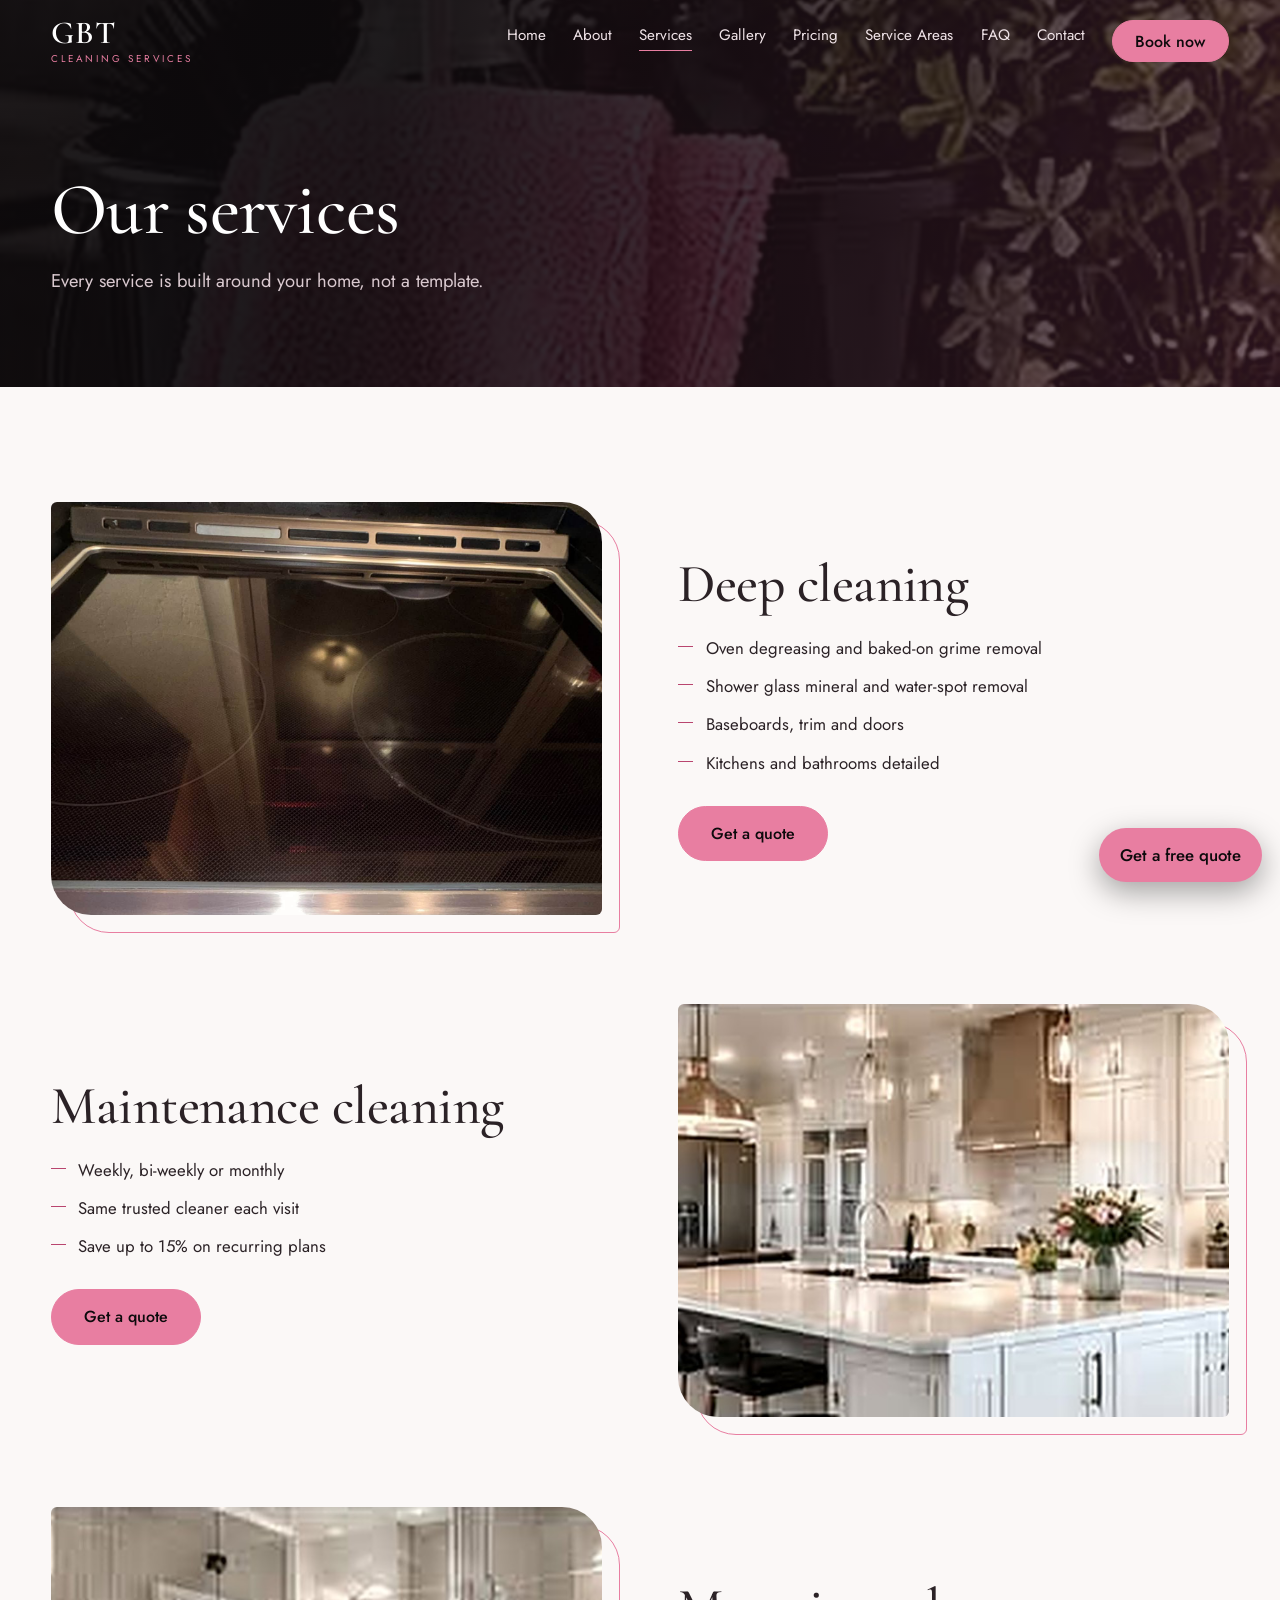
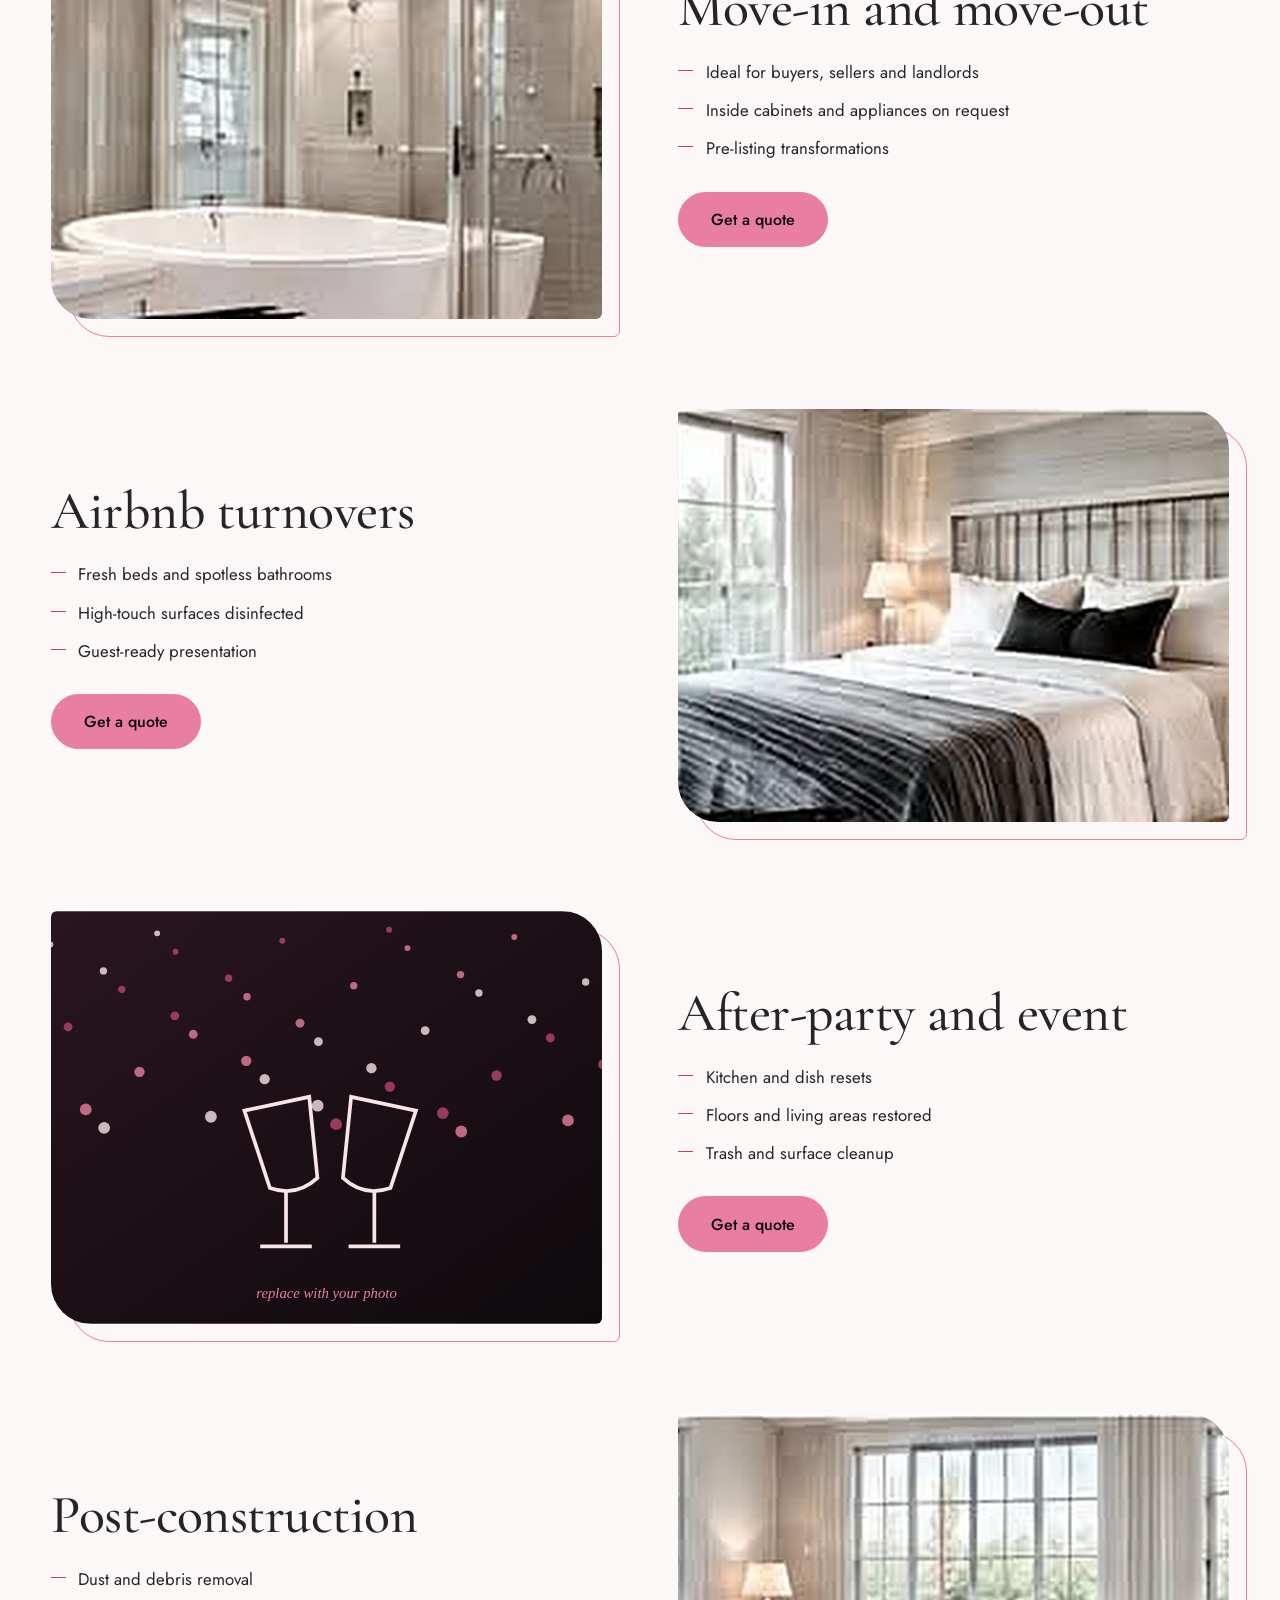
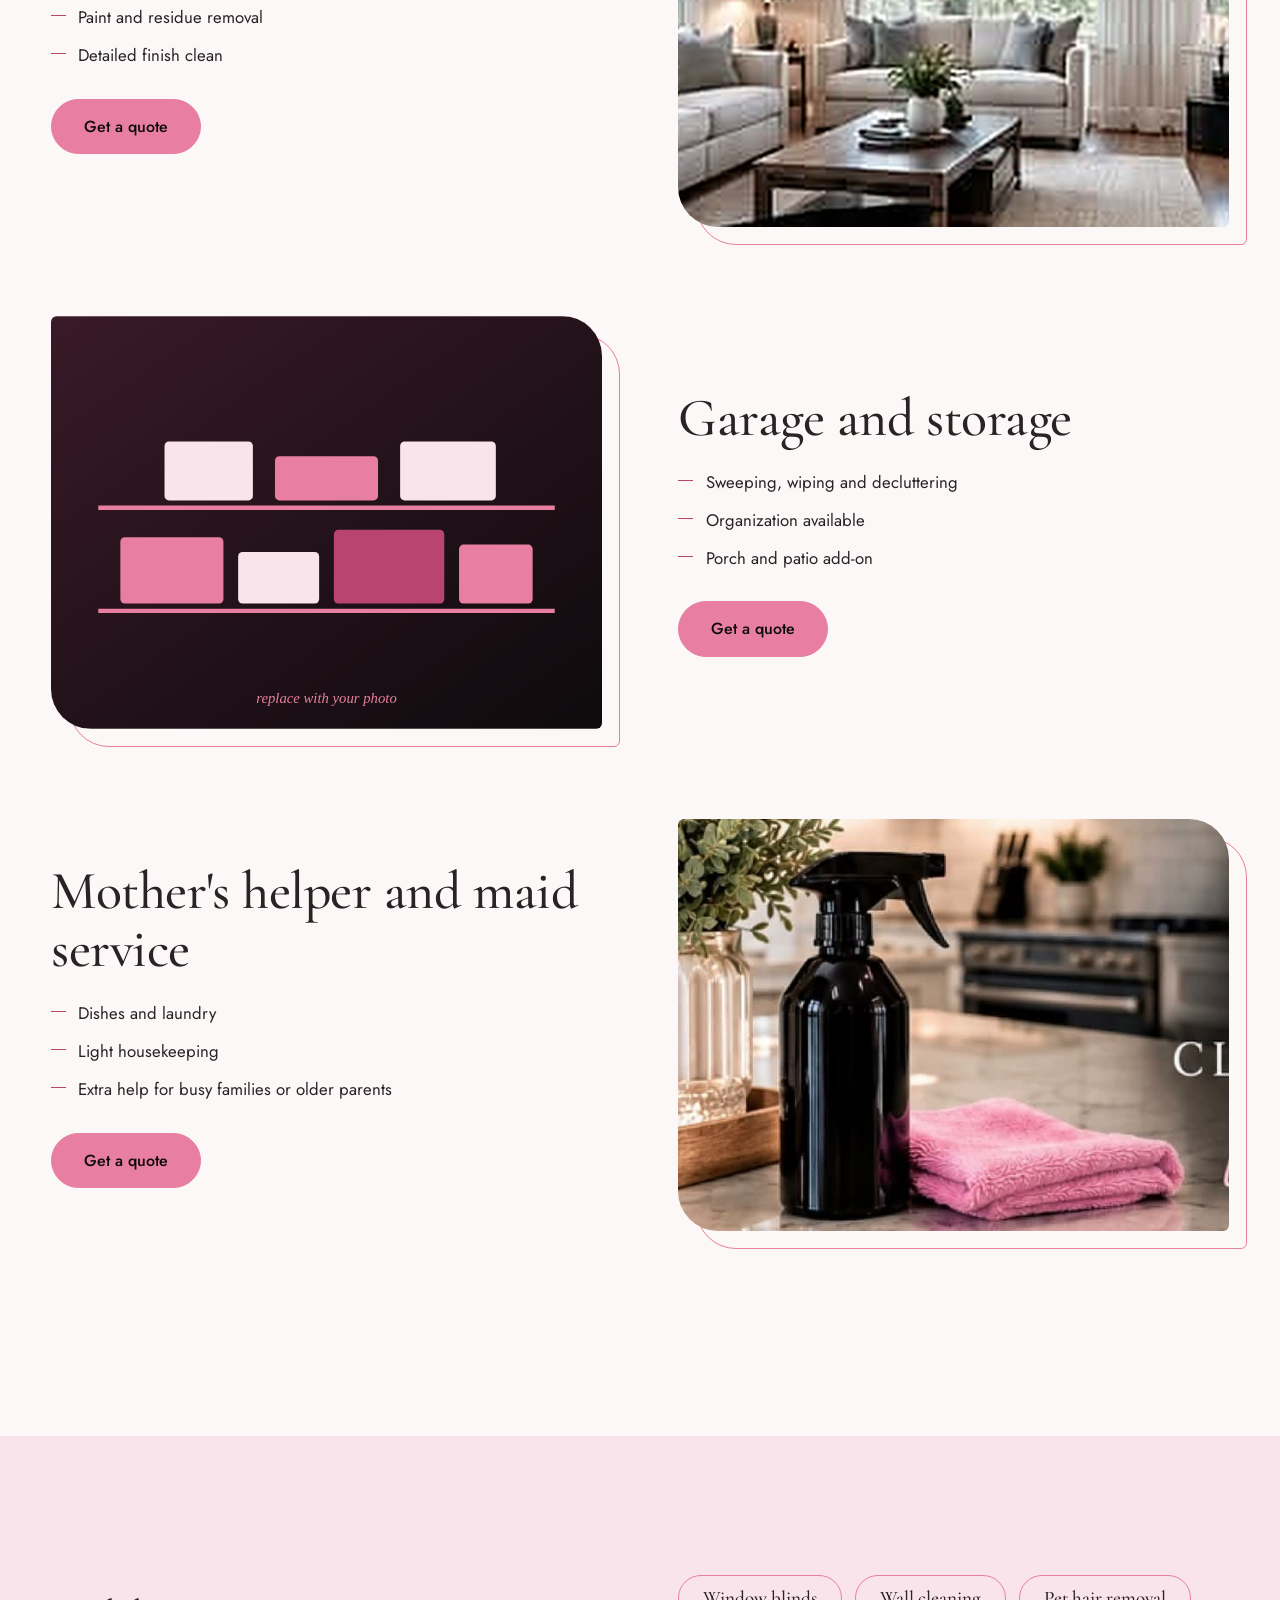
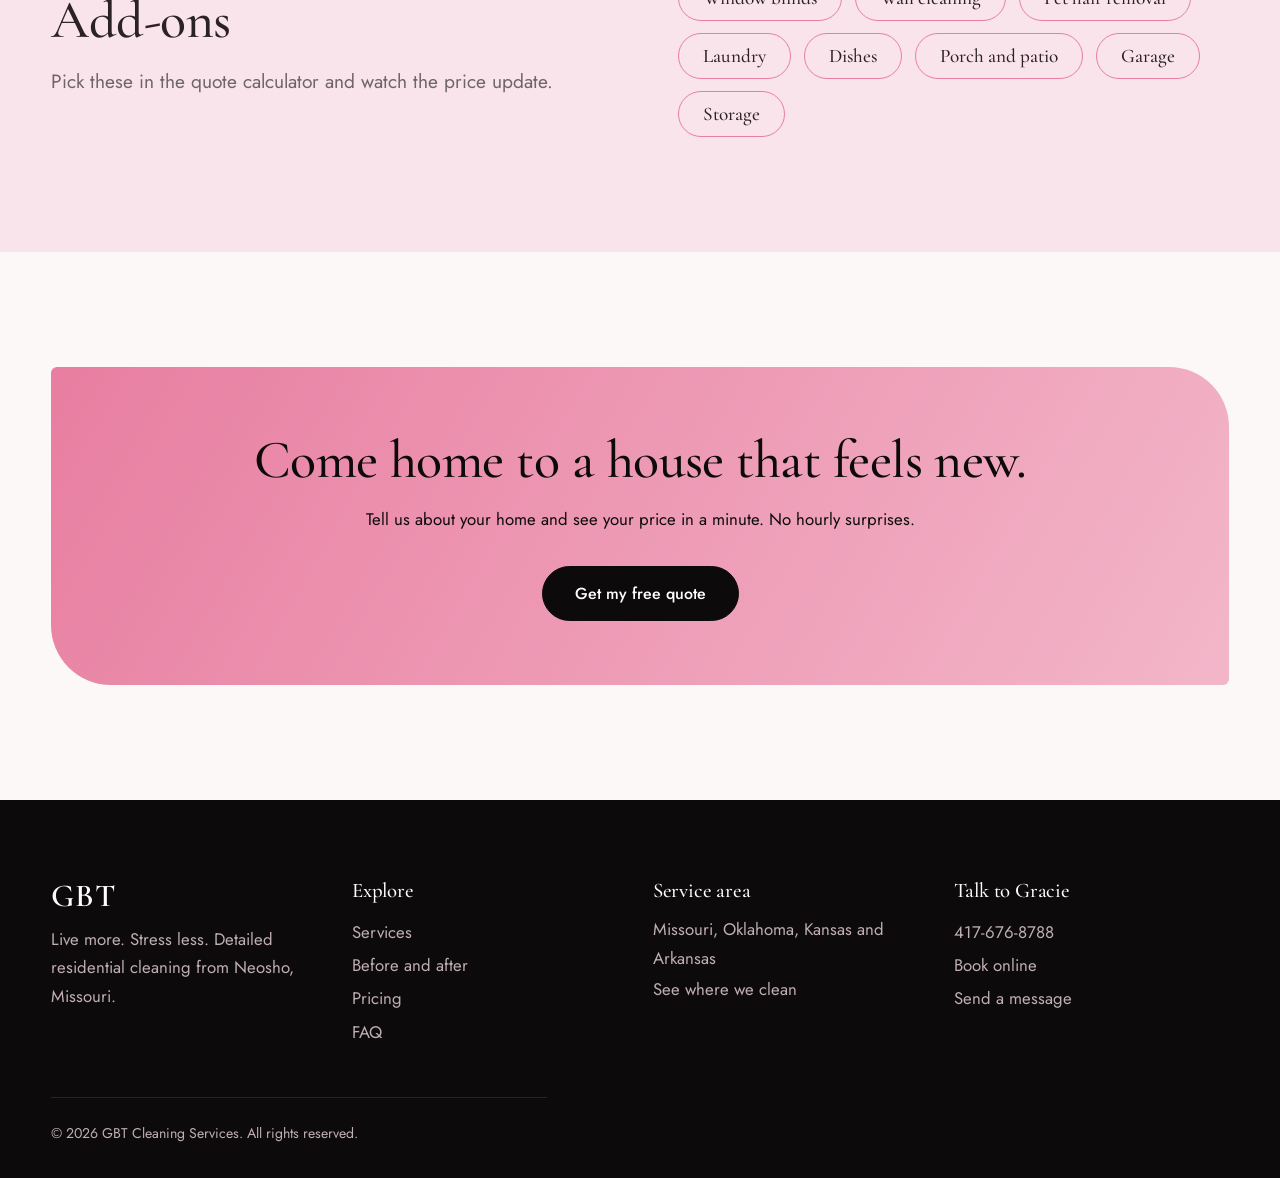
==== services.html @ b71763f9 "create all website pages, add images, add features" ====
<!doctype html>
<html lang="en">
  <head>
    <meta charset="utf-8" />
    <meta
      name="viewport"
      content="width=device-width,initial-scale=1"
    />
    <title>Services | GBT Cleaning Services</title>
    <meta
      name="description"
      content="Deep, maintenance, move, Airbnb, post-construction and more."
    />
    <link
      rel="preconnect"
      href="https://fonts.googleapis.com"
    />
    <link
      rel="preconnect"
      href="https://fonts.gstatic.com"
      crossorigin
    />
    <link
      href="https://fonts.googleapis.com/css2?family=Cormorant+Garamond:ital,wght@0,500;0,600;1,500&family=Jost:wght@400;500&display=swap"
      rel="stylesheet"
    />
    <link
      rel="stylesheet"
      href="css/style.css"
    />
  </head>
  <body>
    <header>
      <div class="wrap">
        <a
          class="logo"
          href="index.html"
          >GBT<small>CLEANING SERVICES</small></a
        >
        <nav aria-label="Main">
          <ul>
            <li><a href="index.html">Home</a></li>
            <li><a href="about.html">About</a></li>
            <li>
              <a
                href="services.html"
                class="on"
                >Services</a
              >
            </li>
            <li><a href="gallery.html">Gallery</a></li>
            <li><a href="pricing.html">Pricing</a></li>
            <li><a href="areas.html">Service Areas</a></li>
            <li><a href="faq.html">FAQ</a></li>
            <li><a href="contact.html">Contact</a></li>
            <li>
              <a
                class="btn"
                href="booking.html"
                style="
                  padding: 0.55rem 1.4rem;
                  color: var(--ink);
                "
                >Book now</a
              >
            </li>
          </ul>
        </nav>
        <button
          class="menu"
          aria-label="Menu"
          aria-expanded="false"
        >
          <span></span><span></span><span></span>
        </button>
      </div>
    </header>
    <main>
      <div
        class="page-hero"
        style="
          background:
            linear-gradient(
              100deg,
              rgba(13, 10, 12, 0.93) 30%,
              rgba(58, 26, 40, 0.7)
            ),
            url(images/bucket.jpg) center/cover;
        "
      >
        <div class="wrap">
          <h1 style="font-size: clamp(2.4rem, 6vw, 4.6rem)">
            Our services
          </h1>
          <p>
            Every service is built around your home, not a
            template.
          </p>
        </div>
      </div>
      <section class="sec">
        <div class="wrap">
          <div class="row2 rv">
            <div class="im">
              <img
                src="images/stove-after.jpg"
                alt="Deep cleaning"
                loading="lazy"
              />
            </div>
            <div>
              <h2>Deep cleaning</h2>
              <ul class="tick">
                <li>
                  Oven degreasing and baked-on grime removal
                </li>
                <li>
                  Shower glass mineral and water-spot
                  removal
                </li>
                <li>Baseboards, trim and doors</li>
                <li>Kitchens and bathrooms detailed</li>
              </ul>
              <p style="margin-top: 1.5rem">
                <a
                  class="btn"
                  href="booking.html"
                  >Get a quote</a
                >
              </p>
            </div>
          </div>
          <div class="row2 rv">
            <div class="im">
              <img
                src="images/svc-home.jpg"
                alt="Maintenance cleaning"
                loading="lazy"
              />
            </div>
            <div>
              <h2>Maintenance cleaning</h2>
              <ul class="tick">
                <li>Weekly, bi-weekly or monthly</li>
                <li>Same trusted cleaner each visit</li>
                <li>Save up to 15% on recurring plans</li>
              </ul>
              <p style="margin-top: 1.5rem">
                <a
                  class="btn"
                  href="booking.html"
                  >Get a quote</a
                >
              </p>
            </div>
          </div>
          <div class="row2 rv">
            <div class="im">
              <img
                src="images/svc-bath.jpg"
                alt="Move-in and move-out"
                loading="lazy"
              />
            </div>
            <div>
              <h2>Move-in and move-out</h2>
              <ul class="tick">
                <li>
                  Ideal for buyers, sellers and landlords
                </li>
                <li>
                  Inside cabinets and appliances on request
                </li>
                <li>Pre-listing transformations</li>
              </ul>
              <p style="margin-top: 1.5rem">
                <a
                  class="btn"
                  href="booking.html"
                  >Get a quote</a
                >
              </p>
            </div>
          </div>
          <div class="row2 rv">
            <div class="im">
              <img
                src="images/svc-airbnb.jpg"
                alt="Airbnb turnovers"
                loading="lazy"
              />
            </div>
            <div>
              <h2>Airbnb turnovers</h2>
              <ul class="tick">
                <li>Fresh beds and spotless bathrooms</li>
                <li>High-touch surfaces disinfected</li>
                <li>Guest-ready presentation</li>
              </ul>
              <p style="margin-top: 1.5rem">
                <a
                  class="btn"
                  href="booking.html"
                  >Get a quote</a
                >
              </p>
            </div>
          </div>
          <div class="row2 rv">
            <div class="im">
              <img
                src="images/svc-party.svg"
                alt="After-party and event"
                loading="lazy"
              />
            </div>
            <div>
              <h2>After-party and event</h2>
              <ul class="tick">
                <li>Kitchen and dish resets</li>
                <li>Floors and living areas restored</li>
                <li>Trash and surface cleanup</li>
              </ul>
              <p style="margin-top: 1.5rem">
                <a
                  class="btn"
                  href="booking.html"
                  >Get a quote</a
                >
              </p>
            </div>
          </div>
          <div class="row2 rv">
            <div class="im">
              <img
                src="images/svc-living.jpg"
                alt="Post-construction"
                loading="lazy"
              />
            </div>
            <div>
              <h2>Post-construction</h2>
              <ul class="tick">
                <li>Dust and debris removal</li>
                <li>Paint and residue removal</li>
                <li>Detailed finish clean</li>
              </ul>
              <p style="margin-top: 1.5rem">
                <a
                  class="btn"
                  href="booking.html"
                  >Get a quote</a
                >
              </p>
            </div>
          </div>
          <div class="row2 rv">
            <div class="im">
              <img
                src="images/svc-garage.svg"
                alt="Garage and storage"
                loading="lazy"
              />
            </div>
            <div>
              <h2>Garage and storage</h2>
              <ul class="tick">
                <li>Sweeping, wiping and decluttering</li>
                <li>Organization available</li>
                <li>Porch and patio add-on</li>
              </ul>
              <p style="margin-top: 1.5rem">
                <a
                  class="btn"
                  href="booking.html"
                  >Get a quote</a
                >
              </p>
            </div>
          </div>
          <div class="row2 rv">
            <div class="im">
              <img
                src="images/counter.jpg"
                alt="Mother's helper and maid service"
                loading="lazy"
              />
            </div>
            <div>
              <h2>Mother's helper and maid service</h2>
              <ul class="tick">
                <li>Dishes and laundry</li>
                <li>Light housekeeping</li>
                <li>
                  Extra help for busy families or older
                  parents
                </li>
              </ul>
              <p style="margin-top: 1.5rem">
                <a
                  class="btn"
                  href="booking.html"
                  >Get a quote</a
                >
              </p>
            </div>
          </div>
        </div>
      </section>
      <section class="sec blush">
        <div class="wrap">
          <div class="split">
            <div class="rv">
              <h2>Add-ons</h2>
              <p class="lead">
                Pick these in the quote calculator and watch
                the price update.
              </p>
            </div>
            <div class="chips rv">
              <span>Window blinds</span
              ><span>Wall cleaning</span
              ><span>Pet hair removal</span
              ><span>Laundry</span><span>Dishes</span
              ><span>Porch and patio</span
              ><span>Garage</span><span>Storage</span>
            </div>
          </div>
        </div>
      </section>
      <section class="sec">
        <div class="wrap">
          <div class="banner center rv">
            <h2>Come home to a house that feels new.</h2>
            <p style="margin: 1rem auto 2rem">
              Tell us about your home and see your price in
              a minute. No hourly surprises.
            </p>
            <a
              class="btn"
              style="
                background: var(--ink);
                border-color: var(--ink);
                color: #fff;
              "
              href="booking.html"
              >Get my free quote</a
            >
          </div>
        </div>
      </section>
    </main>
    <a
      class="fab"
      href="booking.html"
      >Get a free quote</a
    >
    <footer>
      <div class="wrap">
        <div class="grid">
          <div>
            <div class="logo">GBT</div>
            <p style="margin-top: 0.8rem">
              Live more. Stress less. Detailed residential
              cleaning from Neosho, Missouri.
            </p>
          </div>
          <div>
            <h3>Explore</h3>
            <a href="services.html">Services</a
            ><a href="gallery.html">Before and after</a
            ><a href="pricing.html">Pricing</a
            ><a href="faq.html">FAQ</a>
          </div>
          <div>
            <h3>Service area</h3>
            <p>Missouri, Oklahoma, Kansas and Arkansas</p>
            <a href="areas.html">See where we clean</a>
          </div>
          <div>
            <h3>Talk to Gracie</h3>
            <a href="tel:+14176768788">417-676-8788</a
            ><a href="booking.html">Book online</a
            ><a href="contact.html">Send a message</a>
          </div>
        </div>
        <p class="copy">
          &copy; 2026 GBT Cleaning Services. All rights
          reserved.
        </p>
      </div>
    </footer>
    <script src="js/config.js"></script>
    <script src="js/main.js"></script>
  </body>
</html>
---- css/style.css ----
:root {
  --ink: #0d0a0c;
  --ink2: #1b1418;
  --rose: #e87ea1;
  --rose-d: #b9456f;
  --blush: #f8e4ea;
  --pearl: #fbf8f7;
  --text: #2b2226;
  --muted: #6f6469;
  --serif: "Cormorant Garamond", Georgia, serif;
  --sans: "Jost", system-ui, sans-serif;
  --ease: cubic-bezier(0.2, 0.7, 0.2, 1);
}
* {
  box-sizing: border-box;
  margin: 0;
  padding: 0;
}
html {
  scroll-behavior: smooth;
}
body {
  font: 400 1.05rem/1.7 var(--sans);
  color: var(--text);
  background: var(--pearl);
  overflow-x: hidden;
}
img {
  max-width: 100%;
  display: block;
}
a {
  color: inherit;
  text-decoration: none;
}
h1,
h2,
h3 {
  font-family: var(--serif);
  font-weight: 500;
  line-height: 1.08;
  letter-spacing: -0.01em;
}
h1 {
  font-size: clamp(2.8rem, 7.5vw, 6.2rem);
}
h2 {
  font-size: clamp(2rem, 4.2vw, 3.4rem);
}
h3 {
  font-size: 1.55rem;
}
p {
  max-width: 62ch;
}
.wrap {
  width: min(1180px, 92%);
  margin: auto;
}
.sec {
  padding: clamp(4rem, 9vw, 8rem) 0;
}
.dark {
  background: var(--ink);
  color: #f3e9ec;
}
.blush {
  background: var(--blush);
}
.lead {
  font-size: 1.2rem;
  color: var(--muted);
  margin-top: 1rem;
}
.dark .lead {
  color: #c9b9bf;
}
.center {
  text-align: center;
}
.center p {
  margin-inline: auto;
}
.btn {
  display: inline-block;
  padding: 0.95rem 2rem;
  border-radius: 50px;
  border: 1.5px solid var(--rose);
  background: var(--rose);
  color: var(--ink);
  cursor: pointer;
  font: 500 1rem var(--sans);
  transition: 0.35s var(--ease);
}
.btn:hover {
  background: var(--rose-d);
  border-color: var(--rose-d);
  color: #fff;
  transform: translateY(-2px);
}
.btn.ghost {
  background: transparent;
  color: inherit;
  border-color: currentColor;
}
.btn.ghost:hover {
  background: #fff;
  color: var(--ink);
  border-color: #fff;
}
header {
  position: fixed;
  inset: 0 0 auto;
  z-index: 50;
  transition: 0.4s var(--ease);
}
header .wrap {
  display: flex;
  align-items: center;
  justify-content: space-between;
  height: 82px;
}
header.solid {
  background: rgba(13, 10, 12, 0.94);

  box-shadow: 0 1px 0 rgba(232, 126, 161, 0.25);
}
.logo {
  font: 600 2rem var(--serif);
  color: #fff;
  letter-spacing: 0.04em;
  line-height: 1;
}
.logo small {
  display: block;
  font: 400 0.62rem var(--sans);
  letter-spacing: 0.28em;
  color: var(--rose);
  margin-top: 2px;
}
nav ul {
  display: flex;
  gap: 1.7rem;
  list-style: none;
}
nav a {
  color: #efe3e7;
  font-size: 0.95rem;
  position: relative;
  padding: 0.3rem 0;
}
nav a::after {
  content: "";
  position: absolute;
  left: 0;
  bottom: 0;
  height: 1px;
  width: 0;
  background: var(--rose);
  transition: 0.3s;
}
nav a:hover::after,
nav a.on::after {
  width: 100%;
}
.menu {
  display: none;
  background: none;
  border: 0;
  width: 42px;
  height: 42px;
  cursor: pointer;
  z-index: 60;
}
.menu span {
  display: block;
  height: 2px;
  background: #fff;
  margin: 7px 8px;
}
.hero {
  position: relative;
  min-height: 100vh;
  display: flex;
  align-items: center;
  color: #fff;
  background: radial-gradient(
    120% 90% at 75% 20%,
    #3a1a28 0,
    #150d12 50%,
    #070506 100%
  );
  overflow: hidden;
}
.hero::before {
  content: "";
  position: absolute;
  inset: 0;
  background: linear-gradient(
    100deg,
    rgba(7, 5, 6, 0.82) 25%,
    rgba(7, 5, 6, 0.35)
  );
  z-index: 1;
  pointer-events: none;
}
.hero canvas {
  position: absolute;
  inset: 0;
  width: 100%;
  height: 100%;
}
.hero .wrap {
  position: relative;
  z-index: 2;
  padding: 130px 0 150px;
  pointer-events: none;
}
.hero .wrap a {
  pointer-events: auto;
}
.hero h1 span {
  display: block;
  overflow: hidden;
  padding-bottom: 0.08em;
}
.hero h1 span i {
  display: block;
  font-style: italic;
  transform: translateY(110%);
  animation: up 1.2s var(--ease) forwards;
}
.hero h1 span:nth-child(2) i {
  animation-delay: 0.2s;
  color: var(--rose);
}
.hero p {
  margin: 1.6rem 0 2.2rem;
  font-size: 1.25rem;
  color: #e6d6dc;
  opacity: 0;
  animation: fade 1s 0.9s forwards;
}
.hero .cta {
  opacity: 0;
  animation: fade 1s 1.15s forwards;
  display: flex;
  gap: 1rem;
  flex-wrap: wrap;
}
@keyframes up {
  to {
    transform: none;
  }
}
@keyframes fade {
  to {
    opacity: 1;
  }
}
.strip {
  position: absolute;
  z-index: 2;
  bottom: 0;
  left: 0;
  right: 0;
  border-top: 1px solid rgba(255, 255, 255, 0.14);
  background: rgba(7, 5, 6, 0.55);
  backdrop-filter: blur(6px);
}
.strip .wrap {
  display: flex;
  justify-content: space-between;
  gap: 1rem;
  padding: 1.3rem 0;
  flex-wrap: wrap;
}
.strip b {
  font: 500 2rem var(--serif);
  color: var(--rose);
  margin-right: 0.5rem;
}
.strip span {
  font-size: 0.92rem;
  color: #d9c9cf;
}
.page-hero {
  background: radial-gradient(
    100% 140% at 80% 0,
    #3a1a28,
    #0d0a0c 70%
  );
  color: #fff;
  padding: 170px 0 90px;
}
.page-hero p {
  color: #d9c9cf;
  margin-top: 1rem;
  font-size: 1.15rem;
}
.split {
  display: grid;
  grid-template-columns: 1fr 1fr;
  gap: clamp(2rem, 6vw, 5rem);
  align-items: center;
}
.grid {
  display: grid;
  gap: 1.6rem;
  grid-template-columns: repeat(
    auto-fit,
    minmax(260px, 1fr)
  );
  margin-top: 3rem;
}
.card {
  background: #fff;
  padding: 2.1rem;
  border-radius: 4px 28px 4px 28px;
  border: 1px solid #efdfe4;
  transition: 0.4s var(--ease);
}
.card:hover {
  transform: translateY(-6px);
  box-shadow: 0 22px 40px -22px rgba(185, 69, 111, 0.5);
}
.card p {
  margin-top: 0.6rem;
  color: var(--muted);
}
.dark .card {
  background: var(--ink2);
  border-color: #2c2227;
}
.dark .card p {
  color: #bfaeb5;
}
.price {
  font: 500 3rem var(--serif);
  color: var(--rose-d);
}
.dark .price {
  color: var(--rose);
}
ul.tick {
  list-style: none;
  margin-top: 1rem;
}
ul.tick li {
  padding: 0.3rem 0 0.3rem 1.7rem;
  position: relative;
}
ul.tick li::before {
  content: "";
  position: absolute;
  left: 0;
  top: 1.05rem;
  width: 0.9rem;
  height: 1px;
  background: var(--rose-d);
}
.steps {
  counter-reset: s;
  display: grid;
  gap: 1.6rem;
  grid-template-columns: repeat(
    auto-fit,
    minmax(220px, 1fr)
  );
  margin-top: 3rem;
}
.steps div {
  counter-increment: s;
  border-top: 1px solid var(--rose);
  padding-top: 1.2rem;
}
.steps div::before {
  content: counter(s);
  font: italic 500 2.8rem var(--serif);
  color: var(--rose);
}
.steps p {
  color: #bfaeb5;
  margin-top: 0.4rem;
}
.ph {
  aspect-ratio: 4/5;
  border-radius: 200px 200px 6px 6px;
  background: linear-gradient(160deg, #2a1520, #0d0a0c);
  display: grid;
  place-items: center;
  color: var(--rose);
  font: italic 1.4rem var(--serif);
  text-align: center;
  padding: 2rem;
  border: 1px solid #3a2530;
}
.ba {
  --p: 50%;
  position: relative;
  aspect-ratio: 4/3;
  overflow: hidden;
  border-radius: 6px 30px 6px 30px;
  user-select: none;
  background: #222;
}
.ba img {
  position: absolute;
  inset: 0;
  width: 100%;
  height: 100%;
  object-fit: cover;
}
.ba .b {
  clip-path: inset(0 calc(100% - var(--p)) 0 0);
}
.ba input {
  position: absolute;
  inset: 0;
  width: 100%;
  height: 100%;
  opacity: 0;
  cursor: ew-resize;
  z-index: 3;
  padding: 0;
}
.ba .h {
  position: absolute;
  top: 0;
  bottom: 0;
  left: var(--p);
  width: 2px;
  background: #fff;
  z-index: 2;
}
.ba .h::after {
  content: "\2194";
  position: absolute;
  top: 50%;
  left: 50%;
  transform: translate(-50%, -50%);
  width: 46px;
  height: 46px;
  border-radius: 50%;
  background: var(--rose);
  color: var(--ink);
  display: grid;
  place-items: center;
  font-size: 1.3rem;
}
.ba em {
  position: absolute;
  bottom: 14px;
  z-index: 2;
  font: 500 0.8rem var(--sans);
  background: rgba(13, 10, 12, 0.75);
  color: #fff;
  padding: 0.25rem 0.8rem;
  border-radius: 20px;
}
.ba em.l {
  left: 14px;
}
.ba em.r {
  right: 14px;
}
.filters {
  display: flex;
  gap: 0.6rem;
  flex-wrap: wrap;
  margin-top: 2rem;
}
.filters button {
  padding: 0.5rem 1.2rem;
  border-radius: 30px;
  border: 1px solid #d9bcc6;
  background: none;
  cursor: pointer;
  font: inherit;
}
.filters button.on {
  background: var(--ink);
  color: #fff;
  border-color: var(--ink);
}
.gal {
  display: grid;
  gap: 1.8rem;
  grid-template-columns: repeat(
    auto-fill,
    minmax(320px, 1fr)
  );
  margin-top: 2rem;
}
.gal figcaption {
  margin-top: 0.7rem;
  font-size: 0.95rem;
  color: var(--muted);
}
.quote {
  font: italic 500 1.5rem/1.4 var(--serif);
}
.quote small {
  display: block;
  font: 400 0.9rem var(--sans);
  margin-top: 1rem;
  color: var(--rose-d);
}
details {
  border-bottom: 1px solid #e5cdd5;
  padding: 1.2rem 0;
}
summary {
  font: 500 1.35rem var(--serif);
  cursor: pointer;
  list-style: none;
  display: flex;
  justify-content: space-between;
}
summary::after {
  content: "+";
  color: var(--rose-d);
}
details[open] summary::after {
  content: "\2212";
}
details p {
  margin-top: 0.8rem;
  color: var(--muted);
}
.banner {
  background: linear-gradient(120deg, var(--rose), #f3b6c9);
  color: var(--ink);
  border-radius: 6px 60px 6px 60px;
  padding: clamp(2rem, 5vw, 4rem);
}
form {
  display: grid;
  gap: 1.1rem;
}
.row {
  display: grid;
  grid-template-columns: 1fr 1fr;
  gap: 1.1rem;
}
label {
  font-size: 0.9rem;
  font-weight: 500;
  display: grid;
  gap: 0.35rem;
}
input,
select,
textarea {
  font: inherit;
  padding: 0.85rem 1rem;
  border: 1px solid #dcc3cb;
  border-radius: 6px;
  background: #fff;
  color: var(--text);
  width: 100%;
}
input:focus,
select:focus,
textarea:focus {
  outline: 2px solid var(--rose);
  border-color: var(--rose);
}
fieldset {
  border: 1px solid #e5cdd5;
  border-radius: 6px;
  padding: 1rem;
}
legend {
  padding: 0 0.5rem;
  font-weight: 500;
}
.chk {
  display: grid;
  grid-template-columns: repeat(
    auto-fit,
    minmax(190px, 1fr)
  );
  gap: 0.4rem;
}
.chk label {
  display: flex;
  gap: 0.5rem;
  align-items: center;
  font-weight: 400;
}
.chk input {
  width: auto;
}
.book {
  display: grid;
  grid-template-columns: 1.5fr 1fr;
  gap: 3rem;
  align-items: start;
}
.sum {
  position: sticky;
  top: 100px;
  background: var(--ink);
  color: #f3e9ec;
  padding: 2rem;
  border-radius: 6px 30px 6px 30px;
}
.sum .price {
  color: var(--rose);
}
.sum li {
  list-style: none;
  display: flex;
  justify-content: space-between;
  padding: 0.4rem 0;
  border-bottom: 1px solid #2c2227;
  font-size: 0.95rem;
}
.sum small {
  color: #bfaeb5;
}
.msg {
  padding: 1rem 1.2rem;
  border-radius: 6px;
  background: var(--blush);
  display: none;
}
.msg.show {
  display: block;
}
footer {
  background: var(--ink);
  color: #bfaeb5;
  padding: 5rem 0 2rem;
}
footer .grid {
  margin-top: 0;
}
footer h3 {
  color: #fff;
  font-size: 1.3rem;
  margin-bottom: 0.8rem;
}
footer a {
  display: block;
  padding: 0.15rem 0;
}
footer a:hover {
  color: var(--rose);
}
.copy {
  border-top: 1px solid #2c2227;
  margin-top: 3rem;
  padding-top: 1.5rem;
  font-size: 0.88rem;
}
.fab {
  position: fixed;
  right: 18px;
  bottom: 18px;
  z-index: 40;
  background: var(--rose);
  color: var(--ink);
  padding: 0.8rem 1.3rem;
  border-radius: 40px;
  font-weight: 500;
  box-shadow: 0 10px 30px rgba(0, 0, 0, 0.35);
}
.rv {
  opacity: 0;
  transform: translateY(24px);
  transition: 1s var(--ease);
}
.rv.in {
  opacity: 1;
  transform: none;
}
@media (max-width: 900px) {
  .split,
  .book {
    grid-template-columns: 1fr;
  }
  .sum {
    position: static;
  }
  .row {
    grid-template-columns: 1fr;
  }
  .menu {
    display: block;
  }
  nav {
    position: fixed;
    inset: 0 0 0 30%;
    background: var(--ink);
    transform: translateX(100%);
    transition: 0.45s var(--ease);
    padding: 110px 2rem;
  }
  nav.open {
    transform: none;
  }
  nav ul {
    flex-direction: column;
    gap: 1.2rem;
  }
  nav a {
    font: 500 1.6rem var(--serif);
  }
  .strip {
    position: static;
  }
  .hero .wrap {
    padding-bottom: 60px;
  }
  .hero {
    flex-direction: column;
    align-items: stretch;
    justify-content: center;
  }
}
@media (prefers-reduced-motion: reduce) {
  * {
    animation: none !important;
    transition: none !important;
  }
  .hero h1 span i,
  .hero p,
  .hero .cta {
    transform: none;
    opacity: 1;
  }
  .rv {
    opacity: 1;
    transform: none;
  }
}
.hero-grid {
  display: grid;
  grid-template-columns: 1.1fr 0.9fr;
  gap: 3rem;
  align-items: center;
}
.hero-grid .copy,
.hero-grid .stage {
  pointer-events: none;
}
.hero-grid .copy a,
.hero-grid .stage {
  pointer-events: auto;
}
.rot {
  display: inline-block;
  color: var(--rose);
  font-style: italic;
  transition:
    opacity 0.5s,
    transform 0.5s;
}
.rot.out {
  opacity: 0;
  transform: translateY(10px);
}
.hero .copy p {
  margin: 1.4rem 0 1.8rem;
}
.proof {
  display: flex;
  gap: 0.7rem;
  flex-wrap: wrap;
  margin-top: 2rem;
  opacity: 0;
  animation: fade 1s 1.4s forwards;
}
.proof span {
  border: 1px solid rgba(232, 126, 161, 0.5);
  padding: 0.35rem 1rem;
  border-radius: 30px;
  font-size: 0.9rem;
  color: #f3dfe6;
}
.stage {
  position: relative;
  height: min(66vh, 540px);
  transform: perspective(900px) rotateY(var(--ry, 0deg))
    rotateX(var(--rx, 0deg));
  transition: transform 0.2s;
}
.arch {
  position: absolute;
  right: 6%;
  top: 0;
  width: min(330px, 62%);
  aspect-ratio: 3/4;
  border-radius: 999px 999px 18px 18px;
  overflow: hidden;
  border: 1px solid rgba(255, 255, 255, 0.3);
  box-shadow: 0 40px 80px -20px rgba(232, 126, 161, 0.5);
  animation: flt 7s ease-in-out infinite;
}
.orb {
  position: absolute;
  left: 0;
  bottom: 4%;
  width: min(220px, 42%);
  aspect-ratio: 1;
  border-radius: 50%;
  overflow: hidden;
  border: 3px solid var(--rose);
  box-shadow: 0 20px 50px rgba(0, 0, 0, 0.5);
  animation: flt 6s -2s ease-in-out infinite;
}
.wipe {
  position: relative;
}
.wipe img {
  position: absolute;
  inset: 0;
  width: 100%;
  height: 100%;
  object-fit: cover;
}
.wipe .t {
  animation: wp 8s ease-in-out infinite alternate;
}
.wipe i {
  position: absolute;
  top: -5%;
  bottom: -5%;
  width: 40px;
  margin-left: -20px;
  background: linear-gradient(
    90deg,
    transparent,
    rgba(255, 205, 222, 0.85),
    transparent
  );
  filter: blur(3px);
  z-index: 2;
  animation: wl 8s ease-in-out infinite alternate;
}
.wipe em {
  position: absolute;
  bottom: 14px;
  left: 50%;
  transform: translateX(-50%);
  z-index: 3;
  font: 500 0.75rem var(--sans);
  background: rgba(13, 10, 12, 0.75);
  padding: 0.2rem 0.8rem;
  border-radius: 20px;
  font-style: normal;
  color: #fff;
}
@keyframes wp {
  0%,
  12% {
    clip-path: inset(0 0 0 0);
  }
  88%,
  100% {
    clip-path: inset(0 0 0 100%);
  }
}
@keyframes wl {
  0%,
  12% {
    left: 0;
  }
  88%,
  100% {
    left: 100%;
  }
}
@keyframes flt {
  50% {
    transform: translateY(-14px);
  }
}
.chip {
  position: absolute;
  z-index: 4;
  background: rgba(255, 255, 255, 0.12);
  backdrop-filter: blur(10px);
  border: 1px solid rgba(255, 255, 255, 0.28);
  border-radius: 18px;
  padding: 0.8rem 1.2rem;
  font-size: 0.9rem;
  line-height: 1.3;
  animation: flt 5s ease-in-out infinite;
}
.chip b {
  display: block;
  font: 500 1.7rem var(--serif);
  color: var(--rose);
}
.chip.c1 {
  left: 2%;
  top: 10%;
}
.chip.c2 {
  right: 0;
  bottom: 12%;
  animation-delay: -2s;
}
.marq {
  background: var(--rose);
  color: var(--ink);
  overflow: hidden;
  white-space: nowrap;
  padding: 1rem 0;
  transform: rotate(-1.2deg) scale(1.03);
  margin: -1.4rem 0;
  position: relative;
  z-index: 3;
}
.marq div {
  display: inline-block;
  animation: mq 35s linear infinite;
  font: italic 500 1.8rem var(--serif);
}
.marq span {
  margin-right: 3rem;
}
.marq span::after {
  content: "\2726";
  margin-left: 3rem;
}
@keyframes mq {
  to {
    transform: translateX(-50%);
  }
}
.g4 {
  display: grid;
  gap: 1.6rem;
  grid-template-columns: repeat(
    auto-fit,
    minmax(250px, 1fr)
  );
  margin-top: 3.2rem;
}
.svc {
  background: #fff;
  border-radius: 6px 34px 6px 34px;
  overflow: hidden;
  border: 1px solid #efdfe4;
  display: flex;
  flex-direction: column;
  transition: 0.45s var(--ease);
}
.svc:hover {
  transform: translateY(-8px);
  box-shadow: 0 30px 50px -28px rgba(185, 69, 111, 0.6);
}
.svc .im {
  aspect-ratio: 16/11;
  overflow: hidden;
  position: relative;
}
.svc .im::after {
  content: "";
  position: absolute;
  inset: 0;
  background: linear-gradient(
    transparent 55%,
    rgba(13, 10, 12, 0.5)
  );
}
.svc img {
  width: 100%;
  height: 100%;
  object-fit: cover;
  transition: 1s var(--ease);
}
.svc:hover img {
  transform: scale(1.09);
}
.svc .tx {
  padding: 1.4rem 1.6rem 1.8rem;
  display: flex;
  flex-direction: column;
  gap: 0.5rem;
  flex: 1;
}
.svc p {
  color: var(--muted);
  font-size: 0.97rem;
}
.svc .more {
  margin-top: auto;
  padding-top: 0.6rem;
  color: var(--rose-d);
  font-weight: 500;
  align-self: flex-start;
}
.svc .more:hover {
  text-decoration: underline;
}
.rel {
  position: relative;
  overflow: hidden;
}
.rel > .wrap {
  position: relative;
  z-index: 2;
}
.bub {
  position: absolute;
  border-radius: 50%;
  background: radial-gradient(
    circle at 30% 30%,
    #fff,
    rgba(232, 126, 161, 0.28)
  );
  opacity: 0.55;
  animation: flt 9s ease-in-out infinite;
}
.stack {
  position: relative;
  min-height: 540px;
}
.stack .a {
  width: 76%;
  aspect-ratio: 4/5;
  border-radius: 220px 220px 10px 10px;
  object-fit: cover;
  border: 1px solid #3a2530;
}
.stack .b {
  position: absolute;
  right: 0;
  bottom: 0;
  width: 46%;
  aspect-ratio: 1;
  border-radius: 50%;
  object-fit: cover;
  border: 6px solid var(--ink);
}
.stack .badge {
  position: absolute;
  left: -8px;
  bottom: 50px;
  background: var(--rose);
  color: var(--ink);
  padding: 1rem 1.4rem;
  border-radius: 6px 24px 6px 24px;
  font: 500 1.5rem/1.1 var(--serif);
}
.feat-list {
  display: grid;
  gap: 0.9rem;
  margin-top: 1.8rem;
}
.feat-list div {
  border-left: 2px solid var(--rose);
  padding: 0.2rem 0 0.2rem 1.1rem;
}
.feat-list b {
  font: 500 1.3rem var(--serif);
  display: block;
}
.feat-list span {
  color: #bfaeb5;
  font-size: 0.97rem;
}
.stats {
  display: grid;
  grid-template-columns: repeat(
    auto-fit,
    minmax(180px, 1fr)
  );
  gap: 2rem;
  text-align: center;
}
.stats b {
  display: block;
  font: 500 clamp(3rem, 6vw, 4.6rem)/1 var(--serif);
  color: var(--rose);
}
.stats span {
  color: #d9c9cf;
}
.tiers {
  display: grid;
  gap: 1.6rem;
  grid-template-columns: repeat(
    auto-fit,
    minmax(260px, 1fr)
  );
  margin-top: 3rem;
  align-items: center;
}
.tiers .card {
  text-align: center;
  padding: 2.6rem 2rem;
}
.tiers .feat {
  background: var(--ink);
  color: #fff;
  transform: scale(1.05);
  border-color: var(--rose);
  box-shadow: 0 30px 60px -30px rgba(185, 69, 111, 0.7);
}
.tiers .feat p {
  color: #d3c3c9;
}
.tiers .feat .price {
  color: var(--rose);
}
.tq {
  background: #fff;
  border-radius: 6px 30px 6px 30px;
  padding: 2.4rem 2rem 2rem;
  position: relative;
  border: 1px solid #efdfe4;
}
.tq::before {
  content: "\201C";
  position: absolute;
  top: -0.2rem;
  left: 1.4rem;
  font: 500 6rem/1 var(--serif);
  color: var(--rose);
}
.tq .st {
  color: var(--rose-d);
  letter-spacing: 0.2em;
  margin: 1.8rem 0 0.6rem;
}
.chips {
  display: flex;
  flex-wrap: wrap;
  gap: 0.8rem;
  margin-top: 1.5rem;
}
.chips span {
  padding: 0.6rem 1.5rem;
  border: 1px solid var(--rose);
  border-radius: 40px;
  font: 500 1.2rem var(--serif);
}
.line {
  position: relative;
}
.line::before {
  content: "";
  position: absolute;
  top: 2.55rem;
  left: 0;
  right: 0;
  height: 1px;
  background: linear-gradient(
    90deg,
    var(--rose),
    transparent
  );
  display: block;
}
.row2 {
  display: grid;
  grid-template-columns: 1fr 1fr;
  gap: clamp(2rem, 6vw, 5rem);
  align-items: center;
  margin-bottom: clamp(3rem, 7vw, 6rem);
}
.row2:nth-child(even) .im {
  order: 2;
}
.row2 .im {
  position: relative;
}
.row2 .im::before {
  content: "";
  position: absolute;
  inset: 18px -18px -18px 18px;
  border: 1px solid var(--rose);
  border-radius: 6px 40px 6px 40px;
}
.row2 .im img {
  position: relative;
  border-radius: 6px 40px 6px 40px;
  aspect-ratio: 4/3;
  object-fit: cover;
  width: 100%;
}
@media (max-width: 900px) {
  .hero-grid {
    grid-template-columns: 1fr;
  }
  .stage {
    height: 420px;
    margin-top: 1rem;
  }
  .row2 {
    grid-template-columns: 1fr;
  }
  .row2:nth-child(even) .im {
    order: 0;
  }
  .tiers .feat {
    transform: none;
  }
  .stack {
    min-height: 440px;
  }
  .chip.c1 {
    display: none;
  }
}
@media (prefers-reduced-motion: reduce) {
  .wipe .t,
  .wipe i,
  .arch,
  .orb,
  .chip,
  .marq div,
  .bub {
    animation: none !important;
  }
  .wipe .t {
    clip-path: inset(0 0 0 50%);
  }
}
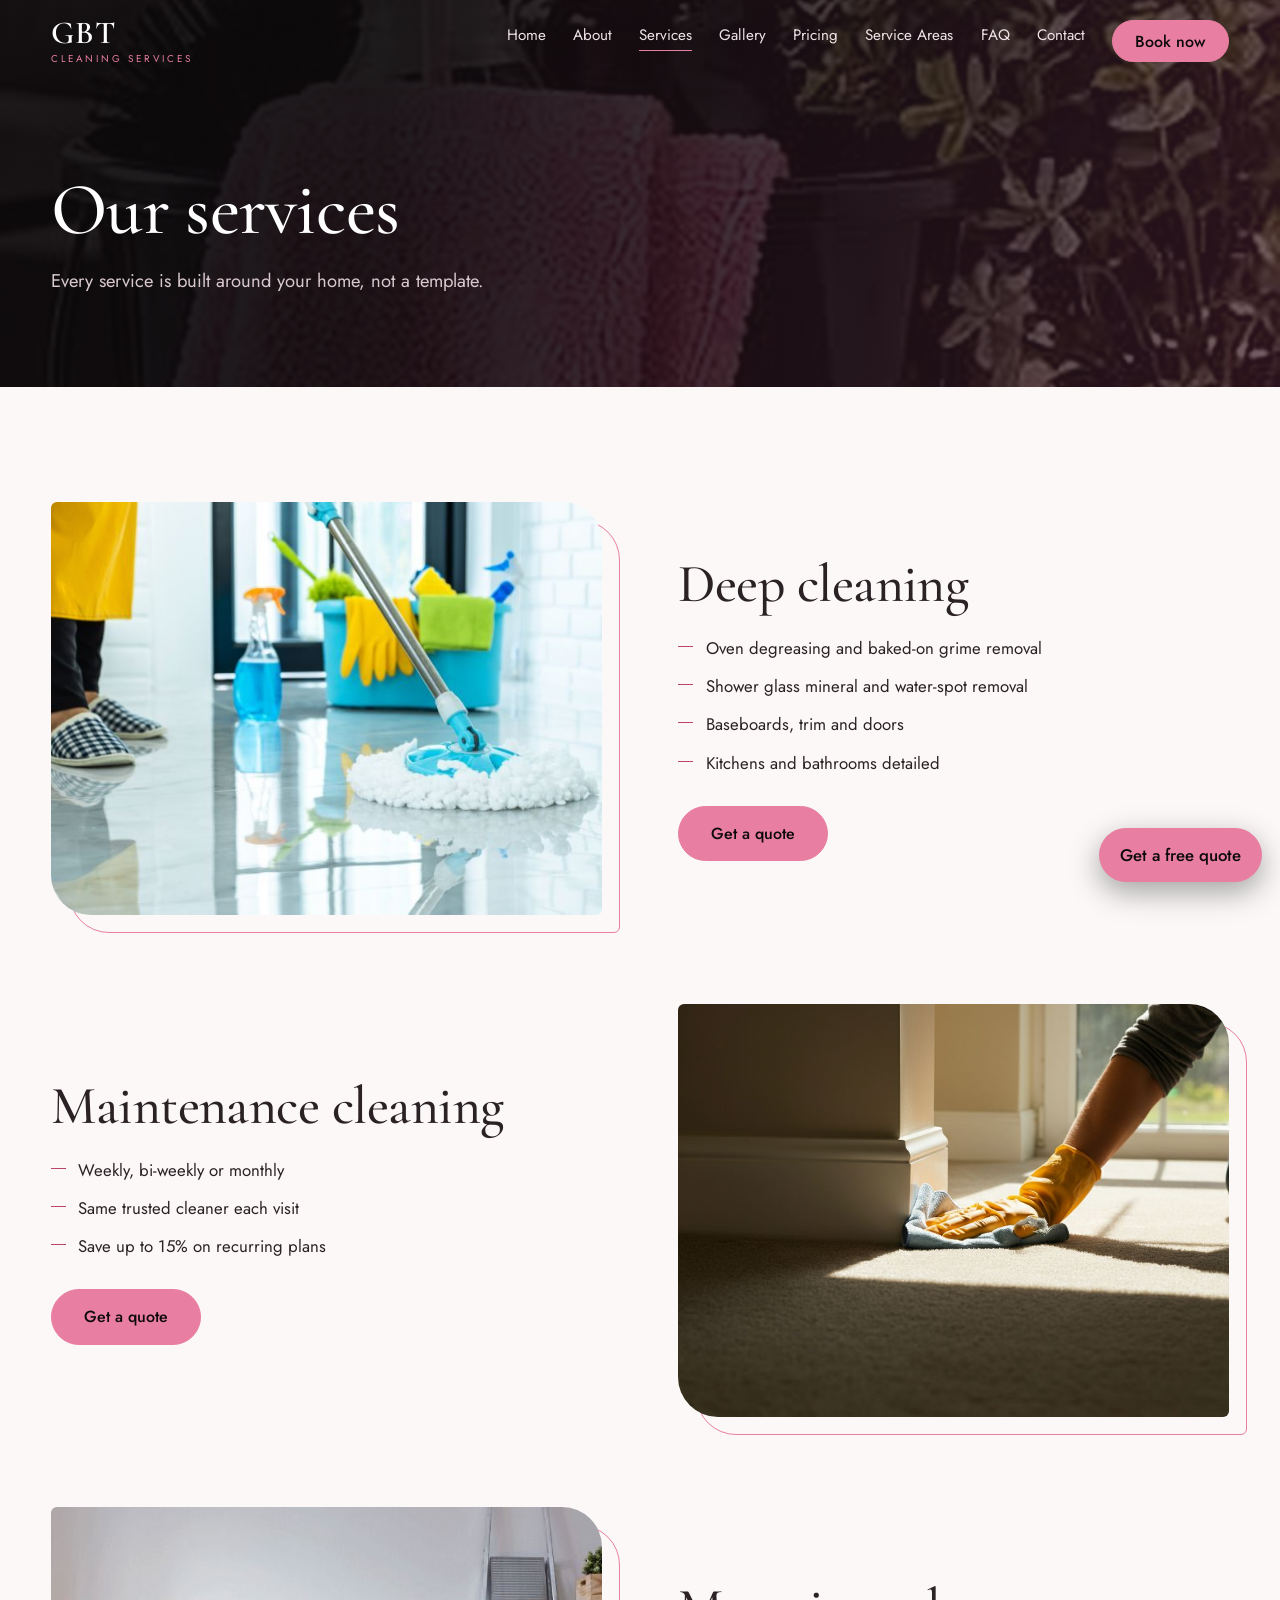
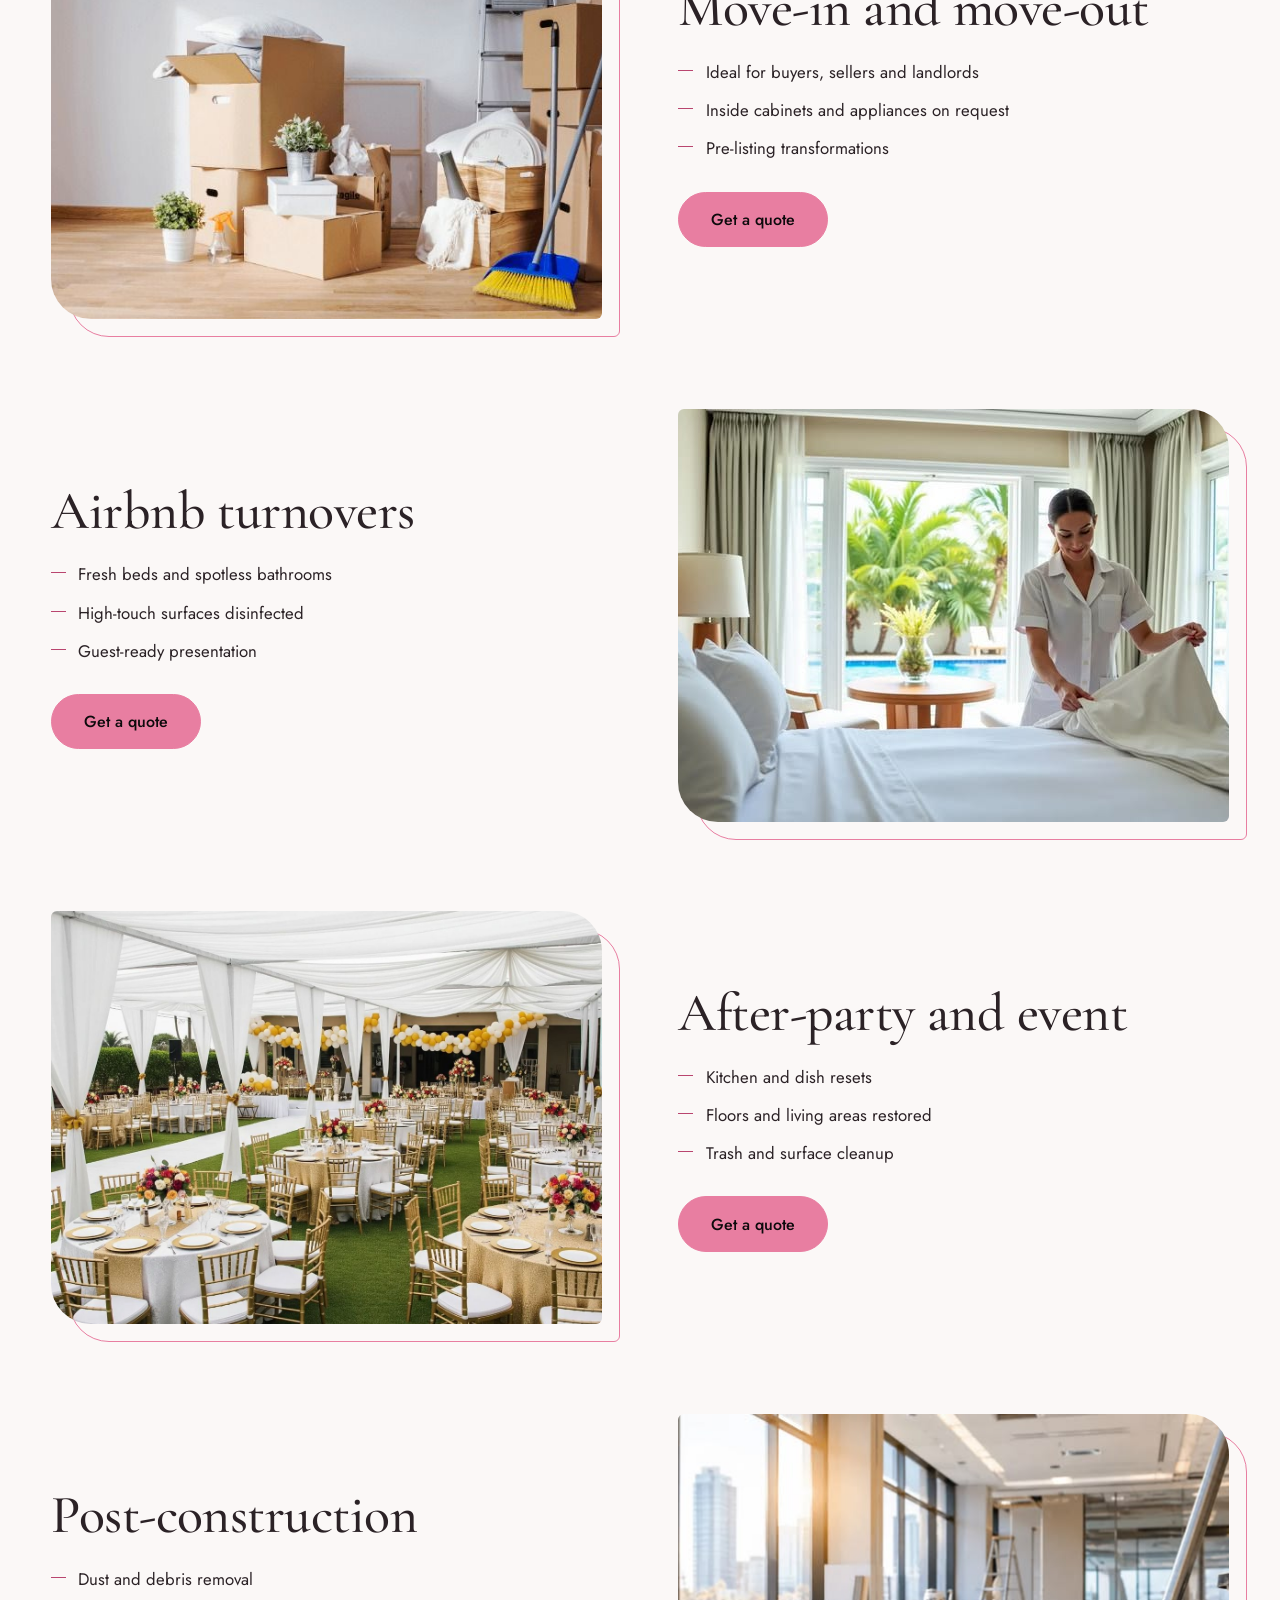
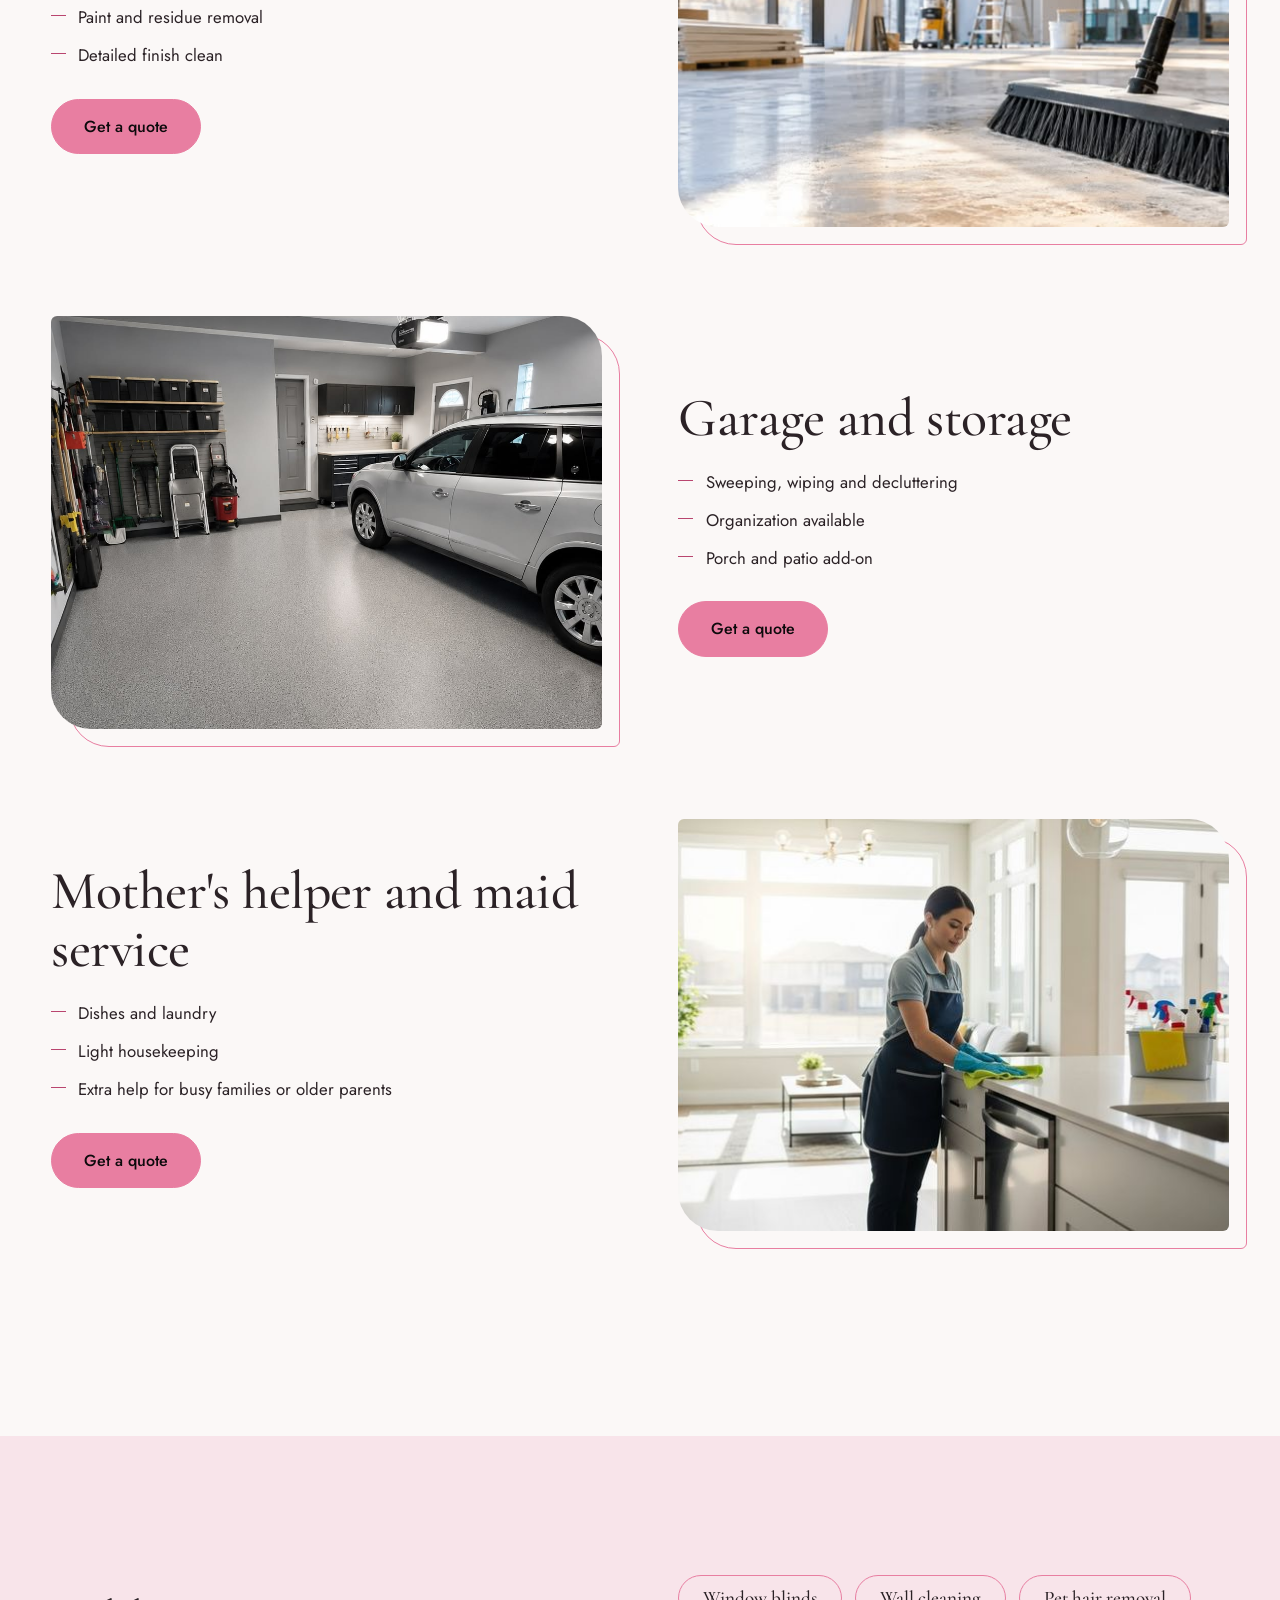
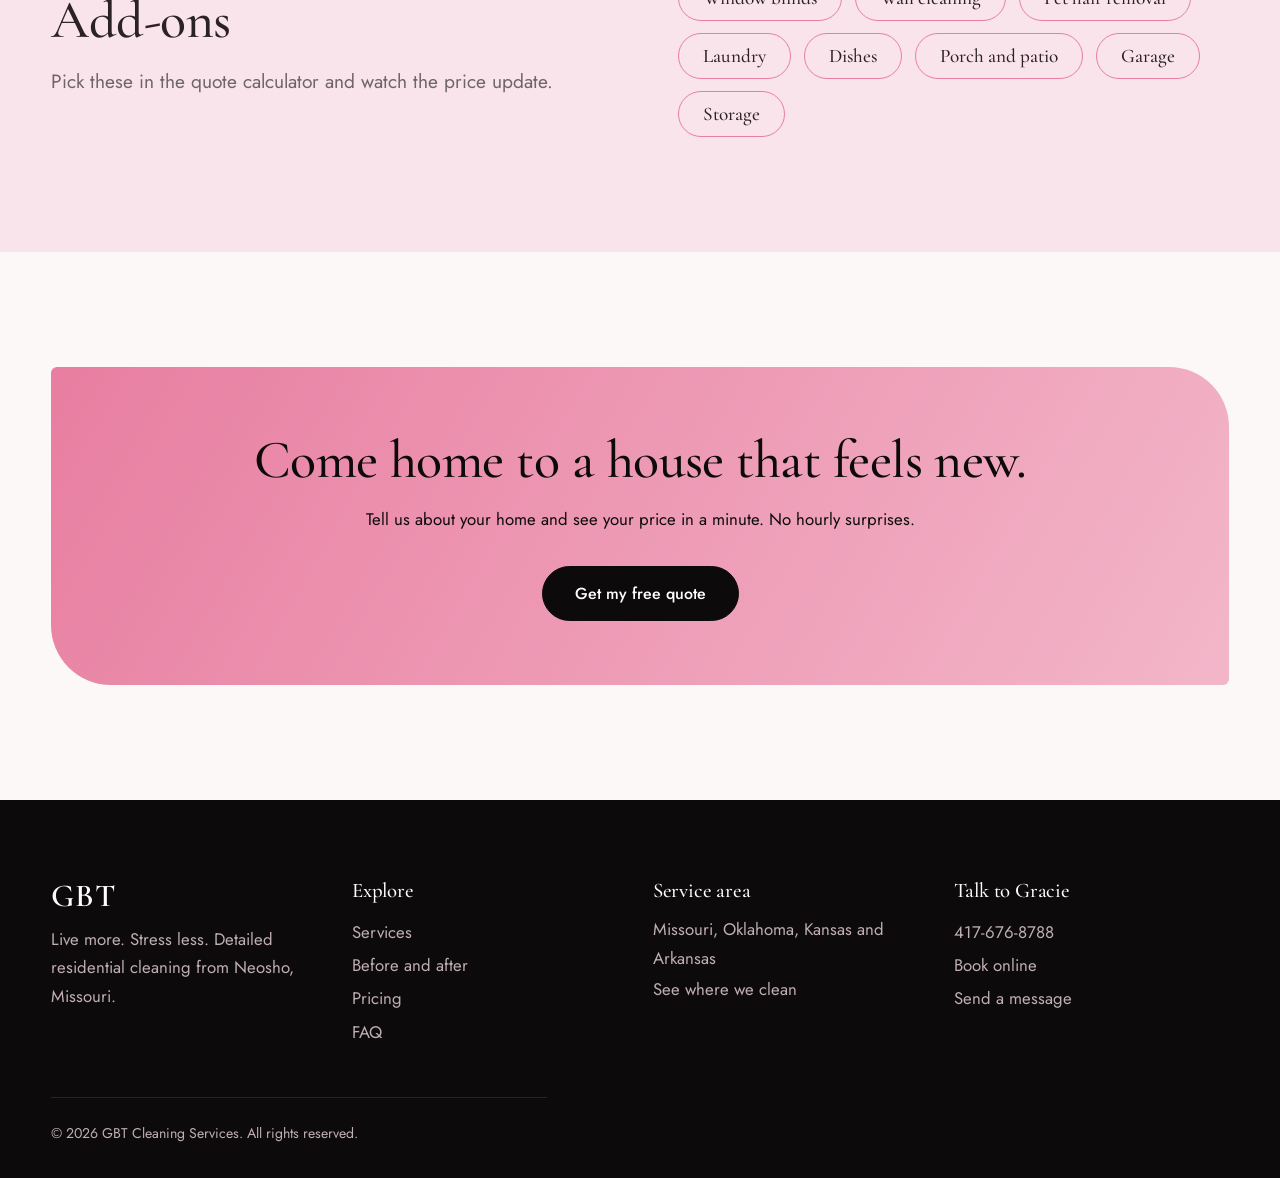
==== commit d2cae509: "change service images" ====
--- a/services.html
+++ b/services.html
@@ -103,7 +103,7 @@
           <div class="row2 rv">
             <div class="im">
               <img
-                src="images/stove-after.jpg"
+                src="images/deep-clean.jpg"
                 alt="Deep cleaning"
                 loading="lazy"
               />
@@ -133,7 +133,7 @@
           <div class="row2 rv">
             <div class="im">
               <img
-                src="images/svc-home.jpg"
+                src="images/maintenance.jpg"
                 alt="Maintenance cleaning"
                 loading="lazy"
               />
@@ -157,7 +157,7 @@
           <div class="row2 rv">
             <div class="im">
               <img
-                src="images/svc-bath.jpg"
+                src="images/move-in-out.jpg"
                 alt="Move-in and move-out"
                 loading="lazy"
               />
@@ -185,7 +185,7 @@
           <div class="row2 rv">
             <div class="im">
               <img
-                src="images/svc-airbnb.jpg"
+                src="images/airbnb.jpg"
                 alt="Airbnb turnovers"
                 loading="lazy"
               />
@@ -209,7 +209,7 @@
           <div class="row2 rv">
             <div class="im">
               <img
-                src="images/svc-party.svg"
+                src="images/afterparty.jpg"
                 alt="After-party and event"
                 loading="lazy"
               />
@@ -233,7 +233,7 @@
           <div class="row2 rv">
             <div class="im">
               <img
-                src="images/svc-living.jpg"
+                src="images/post-contruction.jpg"
                 alt="Post-construction"
                 loading="lazy"
               />
@@ -257,7 +257,7 @@
           <div class="row2 rv">
             <div class="im">
               <img
-                src="images/svc-garage.svg"
+                src="images/garage.jpg"
                 alt="Garage and storage"
                 loading="lazy"
               />
@@ -281,7 +281,7 @@
           <div class="row2 rv">
             <div class="im">
               <img
-                src="images/counter.jpg"
+                src="images/housemaid.jpg"
                 alt="Mother's helper and maid service"
                 loading="lazy"
               />
